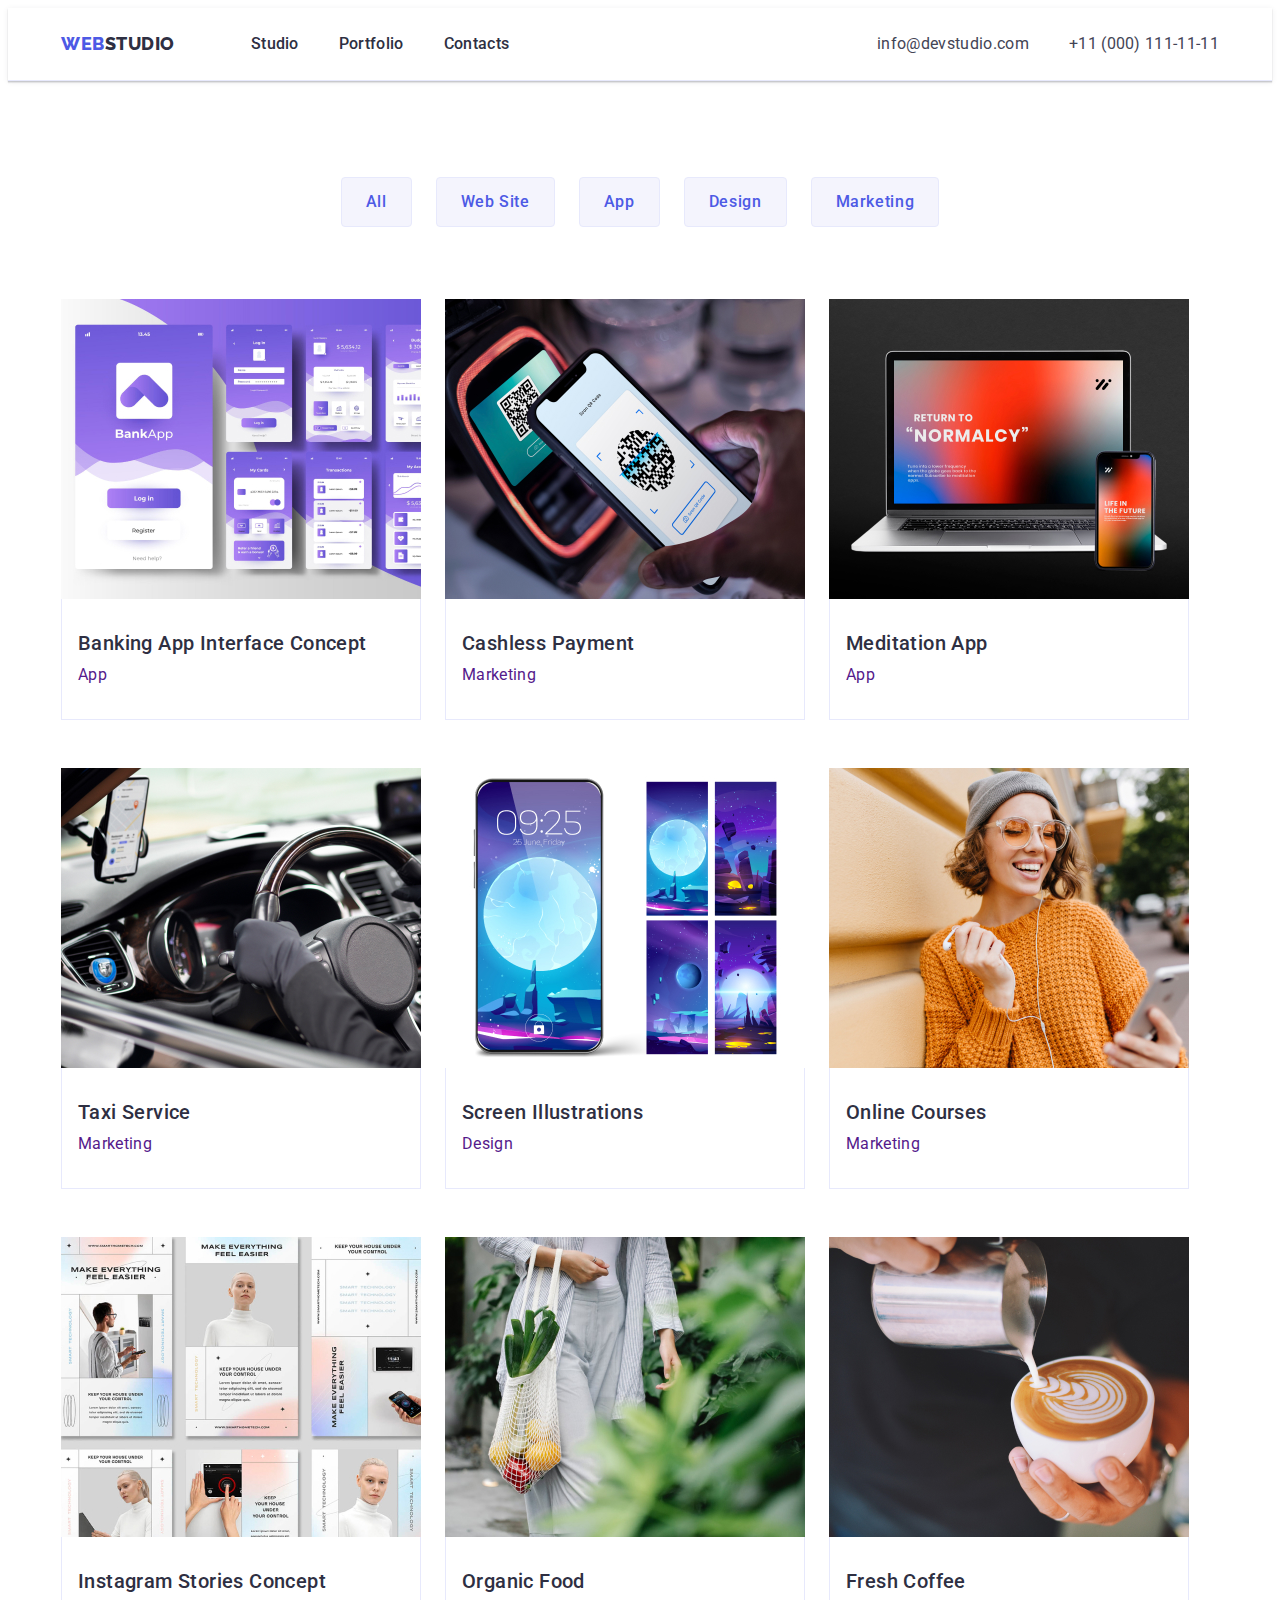
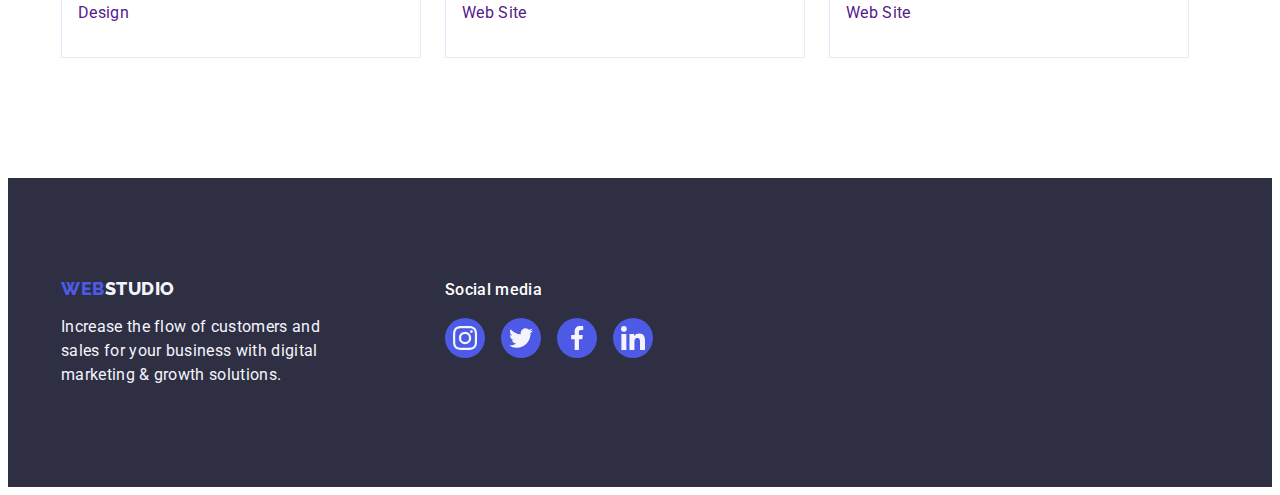
==== portfolio.html @ 964c45a3 "Initial commit" ====
<!DOCTYPE html>
<html lang="en">
<head>
    <meta charset="UTF-8">
    <meta http-equiv="X-UA-Compatible" content="IE=edge">
    <meta name="viewport" content="width=device-width, initial-scale=1.0">
    <title>Portfolio</title>
    <link rel="preconnect" href="https://fonts.googleapis.com">
    <link rel="preconnect" href="https://fonts.gstatic.com" crossorigin>
    <link href="https://fonts.googleapis.com/css2?family=Raleway:wght@800&family=Roboto:wght@400;500;700&display=swap"
        rel="stylesheet">
    <link rel="stylesheet" href="https://cdnjs.cloudflare.com/ajax/libs/modern-normalize/2.0.0/modern-normalize.min.css" integrity="sha512-4xo8blKMVCiXpTaLzQSLSw3KFOVPWhm/TRtuPVc4WG6kUgjH6J03IBuG7JZPkcWMxJ5huwaBpOpnwYElP/m6wg==" crossorigin="anonymous" referrerpolicy="no-referrer" />
    <link rel="stylesheet" href="./css/styles.css">
</head>
<body>
  
      <!-- =====HEADER===== -->
      <header class="page-header">
        <div class="container header-container">
            <nav class="menu list">
                <a class="logo link" href="./portfolio.html">WEB<span class="dark-logo">Studio</span></a>
        <ul class="nav-list list">
            <li class="menu-item"><a class="menu-link link" href="./index.html">Studio</a></li>
            <li class="menu-item"><a class="menu-link link" href="./portfolio.html">Portfolio</a></li>
            <li class="menu-item"><a class="menu-link link" href="">Contacts</a></li>
        </ul>
        </nav>
        
        <address class="contact">
            <ul class="contact-list list">
                <li>
                    <a class="contact-info  contact-mail link" href="mailto:info@devstudio.com">info@devstudio.com</a>
                </li>
                <li>
                    <a class="contact-info  contact-phone link" href="tel:+110001111111">+11 (000) 111-11-11</a>
                </li>
            </ul>
        </address>
        </div>
</header>
 <!-- =====/HEADER===== -->

 <!-- ========MAIN-PORTFOLIO======== -->

<main>
<section class="main-portfolio">
    <div class="container">
    <h1 class="hide-title">Our products</h1> <!-- hide later in CSS -->
<ul class="button-list list">
    <li class="button-list-item">
        <button class="button-item button" type="button">All</button>
    </li>
    <li class="button-list-item">
        <button class="button-item button" type="button">Web Site</button>
    </li>
    <li class="button-list-item">
        <button class="button-item button" type="button">App</button>
    </li>
    <li class="button-list-item">
        <button class="button-item button" type="button">Design</button>
    </li>
    <li class="button-list-item">

        <button class="button-item button" type="button">Marketing</button>
    </li>
</ul>

<ul class="works-list list">
    <li class="works-item">
        <a class="works-list-link link" href="">
        <img class="works-list-img" src="./images/portfolio/BankApp.jpg" alt="Banking App" width="360">
       <div class="works-card-border">
        <h2 class="works-list-title ">Banking App Interface Concept</h2>
        <p class="works-list-text">App</p>
    </div> </a>
    </li>
    <li class="works-item">
        <a class="works-list-link link" href="">
        <img class="works-list-img" src="./images/portfolio/MarketingPay.jpg" alt="Payment by phone" width="360">
        <div class="works-card-border">
        <h2 class="works-list-title">Cashless Payment</h2>
        <p class="works-list-text">Marketing</p>
        </div> </a>
    </li>
    <li class="works-item">
        <a class="works-list-link link" href=""> 
        <img class="works-list-img" src="./images/portfolio/MeditationApp.jpg" alt="Laptop&Phone" width="360">
        <div class="works-card-border">
        <h2 class="works-list-title">Meditation App</h2>
        <p class="works-list-text">App</p>
        </div></a>
    </li>
    <li class="works-item">
        <a class="works-list-link link" href=""> 
        <img class="works-list-img" src="./images/portfolio/MarketingTaxi.jpg" alt="Driving by car" width="360">
        <div class="works-card-border">
            <h2 class="works-list-title">Taxi Service</h2>
        <p class="works-list-text">Marketing</p>
        </div></a>
    </li>
    <li class="works-item">
         <a class="works-list-link link" href="">
        <img class="works-list-img" src="./images/portfolio/PhoneDesign.jpg" alt="Phone design" width="360">
        <div class="works-card-border">
        <h2 class="works-list-title">Screen Illustrations</h2>
        <p class="works-list-text">Design</p>
        </div> </a>
    </li>
    <li class="works-item">
      
      <a class="works-list-link link" href="">  <img class="works-list-img" src="./images/portfolio/MarketingOnline.jpg" alt="Happy girl with her phone" width="360"> 
        <div class="works-card-border">
        <h2 class="works-list-title">Online Courses</h2>
        <p class="works-list-text">Marketing</p>
        </div></a>
    </li>
    <li class="works-item">
         <a class="works-list-link link" href=""> 
        <img class="works-list-img" src="./images/portfolio/DesignInst.jpg" alt="Instagram page" width="360">
        <div class="works-card-border">
        <h2 class="works-list-title">Instagram Stories Concept</h2>
        <p class="works-list-text">Design</p>
        </div></a>
    </li>
    <li class="works-item">
      
       <a class="works-list-link link" href="">  <img class="works-list-img" src="./images/portfolio/GreenWebSite.jpg" alt="A lot of vegetables in the bag" width="360">
        <div class="works-card-border">
        <h2 class="works-list-title">Organic Food</h2>
        <p class="works-list-text">Web Site</p>
        </div> </a>
    </li>
    <li class="works-item">
        <a class="works-list-link link" href=""> 
        <img class="works-list-img" src="./images/portfolio/WebCoffie.jpg" alt="Some coffie in the cup" width="360">
        <div class="works-card-border">
        <h2 class="works-list-title">Fresh Coffee</h2>
        <p class="works-list-text">Web Site</p>
        </div></a>
    </li>
</ul>
    </div>
</section>
</main>

 <!-- ========/MAIN======== -->



<!-- ======FOOTER======= -->

<footer class="footer page-footer">
    <div class="container footer-container">
        <div class="footer-logo">
        <a class="logo-footer logo link" href="./index.html">WEB<span class="white-logo">Studio</span></a>

        <p class="footer-text">
            Increase the flow of customers and sales for your
            business with digital marketing & growth solutions.
        </p>
    </div>
    <div class="footer-media">
        <p class="footer-media-text">Social media</p>
        <ul class="social-list-footer list">
            <li class="socials-item">
                <a href="https://instagram.com" target="_blank" rel="no referrer noopener" class="social-link-footer social-link" aria-label="instagram icon">
                    <svg class="social-icons-footer" width="24" height="24">
                        <use href="./images/icons.svg#icon-instagram-2"></use>
                    </svg>
                </a></li>
            <li class="socials-item">
                <a href="https://twitter.com" target="_blank" rel="no referrer noopener" class="social-link-footer social-link" aria-label="twitter icon">
                 <svg class="social-icons-footer" width="24" height="24">
                    <use href="./images/icons.svg#icon-twitter-1"></use>
                 </svg>
                </a></li>
            <li class="socials-item">
                <a href="https://facebook.com" target="_blank" rel="no referrer noopener" class="social-link-footer social-link" aria-label="facebook icon">
           <svg class="social-icons-footer" width="24" height="24">
            <use href="./images/icons.svg#icon-facebook-1"></use>
           </svg>
                </a></li>
            <li class="socials-item">
                <a href="https://linkedin.com" target="_blank" rel="no referrer noopener" class="social-link-footer social-link" aria-label="linfedin icon">
         <svg class="social-icons-footer" width="24" height="24">
            <use href="./images/icons.svg#icon-linkedin-1"></use>
         </svg>
                </a></li>
        </ul>
    </div>
</div>
</footer>
<!-- ======/FOOTER======= -->

</body>
</html>
---- css/styles.css ----
:root {
    --title-text-color:#2E2F42;
    --usual-text-color:#434455;
    --white-text-color:#F4F4FD;

    --title-white-color: #FFFFFF;

    --accent-color:#4D5AE5;

    --primary-bcg-color:#FFFFFF;
    --secondary-bcg-color: #E5E5E5;
    --dark-bcg-color:#2E2F42 ;

    --border-color: #E7E9FC;

    /* --main-gradient: linear-gradient(rgba(46, 47, 66, 0.70), rgba(46, 47, 66, 0.70)); */
    --icons-bc-color: #4D5AE5;
    --customers-icons: #8E8F99;

    --focus-color-section: #404BBF;
    --focus-color-footer: #31D0AA;
    --focus-color-customers: #404BBF;

}

/* ========STANDARTS======== */

h1, h2, h3, h4, p {
    margin-top: 0;
    margin-bottom: 0;
}

ul, ol {
      margin-top: 0;
    margin-bottom: 0;
    padding-left: 0;
}

button {
    cursor: pointer;
}

img {
    display: block;
}

.list {
    list-style: none;
}

.link {
    text-decoration: none;
}

body {
    background-color: var(--primary-bcg-color);
    color: var(--usual-text-color);
    font-family: Roboto, sans-serif;
    font-style: normal;
}

/* ========/STANDARTS======== */


/* ========ELEMENTS======== */

.section {
    padding-top: 120px;
    padding-bottom: 120px;
}

.container {
    max-width: 1158px;
    margin: 0 auto;
    padding: 0 15px;
    
}

.button {
    display: flex;
    justify-content: center;
    align-items: center;
    font-size: 16px;
    font-weight: 500;
    border-radius: 4px
}

.hide-title {
    position: absolute;
    width: 1px;
    height: 1px;
    margin: -1px;
    border: 0;
    padding: 0;
    white-space: nowrap;
    clip-path: inset(100%);
    clip: rect(0 0 0 0);
    overflow: hidden;
}


/* ========== SOCIALS ========== */

.social-link {
    display: flex;
    justify-content: center;
    align-items: center;
    width: 40px;
    height: 40px;

    color: var(--white-text-color);
    background-color: var(--icons-bc-color);
    border-radius: 50%;
}


.social-list {
    display: flex;
    justify-content: center;
    gap: 24px;
}

.social-list-footer {
    display: flex;
    justify-content: center;
    gap: 16px;
}


.social-icons-section {
fill: currentColor;
}

.social-icons-footer {
    fill: currentColor;
}

.social-link-section:hover,
.social-link-section:focus {
    background-color: var(--focus-color-section);
}


.social-link-footer:hover,
.social-link-footer:focus {
    background-color: var(--focus-color-footer);
}
/* ========== /SOCIALS ========== */




/* ========/ELEMENTS======== */



/* ========HEADER======== */

.page-header {
    border-bottom: 1px solid #e7e9fc;
    box-shadow: 0px 2px 1px rgba(46, 47, 66, 0.08), 0px 1px 1px rgba(46, 47, 66, 0.16), 0px 1px 6px rgba(46, 47, 66, 0.08); 
}

.header-container {
    display: flex;;
    align-items: center;
    justify-content: space-between;
    
}

.logo {
    font-family: Raleway, sans-serif;
    font-weight: 800;
    font-size: 18px;
    line-height: 1.17;
    letter-spacing: 0.03em;
    text-transform: uppercase;
    color: #4D5AE5;
    margin-right: 76px;
}



.menu {
    display: flex;
    margin-right: 76px;
     align-items: center; 
}

.nav-list {
    display: flex;
    gap: 40px;
  
}

.contact-list {
    display: flex;
    gap: 40px;
   

}


.dark-logo {
    color: #2e2f42 ;
}

.logo:hover,
.logo:focus {
    color: #404bbf;
}

.actual-page {
    color: #2e2f42;
} 

.menu-link {
display: flex;
font-weight: 500;
font-size: 16px;
line-height: 24px;
letter-spacing: 0.02em;
color: #2E2F42;
padding: 24px 0;
}

.menu-link:hover,
.menu-link:focus {
    color: #404bbf;
}


.contact-info {
font-style: normal;
font-weight: 400;
font-size: 16px;
line-height: 24px;
letter-spacing: 0.02em;
color: var(--usual-text-color);
}


.contact-info:hover,
.contact-info:focus {
    color: #404bbf;
}




/* ========/HEADER======== */

/* ========MAIN-PORTFOLIO======== */

.main-portfolio {
    padding: 96px 0 120px 0;
}

.button-list {
        display: flex;
        gap: 24px;
        justify-content: center; 
        margin-bottom: 72px;  
}



.button-item {
    font-family: "Roboto", sans-serif;
    font-weight: 500;
    font-size: 16px;
    line-height: 24px;
    text-align: center;
    letter-spacing: 0.04em;
    color: var(--accent-color);
    background-color:#F4F4FD;
    
    padding: 12px 24px;
    border: 1px solid var(--border-color);

}
    


.button-item:hover,
.button-item:focus {
    background-color: #404BBF;
    color: #FFFFFF;
    border: 1px solid transparent;
    box-shadow: 0px 3px 1px rgba(0, 0, 0, 0.1), 0px 2px 1px rgba(0, 0, 0, 0.08), 0px 2px 2px rgba(0, 0, 0, 0.12);
}




.works-list {
    display: flex;
    flex-wrap: wrap;
   }


   .works-list-link:hover,
   .works-list-link:focus {
   box-shadow: 0px 1px 6px rgba(46, 47, 66, 0.08), 0px 1px 1px rgba(46, 47, 66, 0.16), 0px 2px 1px rgba(46, 47, 66, 0.08);
}

.works-item{
    display: flex;
    flex-direction: column;
}

.works-item:not(:nth-child(3n)) {
    margin-right: 24px;
}

.works-item:not(:nth-last-child(-n +3)) {
    margin-bottom: 48px;
} 



.works-card-border {
     padding: 32px 16px;
    border: 1px solid #e7e9fc; 
     border-top: none;
    background-color: var(--primary-bcg-color);
    padding-left: 16px;
    padding-right: 16px;
}


.works-list-title {
font-weight: 500;
font-size: 20px;
line-height: 24px;
letter-spacing: 0.02em;
color: var(--title-text-color);
margin-bottom: 8px;
}

.works-list-text {
font-weight: 400;
font-size: 16px;
line-height: 24px;
letter-spacing: 0.02em;
}

/* ========/MAIN-PORTFOLIO======== */


/* ========STUDIO-HERO======== */



.hero {
    background-color: var(--dark-bcg-color);
    padding: 188px 0;
    max-width: 1440px;
    margin: 0 auto;
    background-image: linear-gradient(rgba(46, 47, 66, 0.7), rgba(46, 47, 66, 0.7)), 
    url(../images/img-name.jpg);
    background-repeat: no-repeat;
    background-position: center;
    background-size: cover;

}

.hero-title {
max-width: 496px;
font-weight: 700;
font-size: 56px;
line-height: 1.07;
text-align: center;
letter-spacing: 0.02em;
color: var(--title-white-color);
display: flex;
width: 496px;
flex-direction: column;
margin-left: auto;
margin-right: auto;
margin-bottom: 48px;

}

.hero-button {
    color: #FFFFFF;
    background: var(--accent-color);
    padding-top: 16px;
    padding-bottom: 16px;
    padding-left: 32px;
    padding-right: 32px;
    border: 0px;
    border-radius: 4px;
    box-shadow: 0px 4px 4px 0px rgba(0, 0, 0, 0.15);


    display: block;
    min-width: 169px;
    height: 56px;
    margin-left: auto;
    margin-right: auto;
}

.hero-button:hover,
.hero-button:focus {
    background-color: #404BBF; 
}

/* ========/STUDIO-HERO======== */

/* ========SECTION-MARKETING======== */


.marketing-title {
font-weight: 500;
font-size: 20px;
line-height: 24px;
letter-spacing: 0.02em;
color: var(--title-text-color);
margin-bottom: 8px;
}

.marketing-text {
font-weight: 400;
font-size: 16px;
line-height: 24px;
letter-spacing: 0.02em;
}

.marketing-list {
display: flex;
gap: 24px;
}


.marketing-item {
    width: calc((100% - 72px) / 4);

}

.marketing-card {
    width: 264px;
    height: 112px;
    flex-shrink: 0;

    margin-bottom: 8px;
    border-radius: 4px;
    background: var(--white-text-color);

    display: flex;
    align-items: center;
    justify-content: center;
  
}


/* ========/SECTION-MARKETING======== */

/* ========SECTION-OUR-PRODUCTS======== */

.section-marketing {
    padding-bottom: 120px;
}

.products-title {
font-weight: 700;
font-size: 36px;
line-height: 1.11;
text-align: center;
letter-spacing: 0.02em;
text-transform: capitalize;
color: var(--title-text-color);
margin-bottom: 72px;
}


.products-list {
display: flex;
gap: 24px;
}


/* ========/SECTION-OUR-PRODUCTS======== */

/* ========SECTION-OUR-TEAM======== */

.team {
    background-color: #F4F4FD;
}

.team-main-title {
    font-weight: 700;
    font-size: 36px;
    line-height: 1.11;
    text-align: center;
    letter-spacing: 0.02em;
    text-transform: capitalize;
    color: var(--title-text-color);
    margin-bottom: 72px;
}

.team-item {
    background-color: #FFFFFF;
    border-radius: 0px 0px 4px 4px; 
    box-shadow: 0px 1px 6px rgba(46, 47, 66, 0.08), 0px 1px 1px rgba(46, 47, 66, 0.16), 0px 2px 1px rgba(46, 47, 66, 0.08); 
}

.team-item-title {
    font-weight: 500;
    font-size: 20px;
    line-height: 1.2;
    text-align: center;
    letter-spacing: 0.02em;
    text-transform: capitalize;
    color: var(--title-text-color);
     margin-bottom: 8px;
    
}

.team-item-text {
    font-weight: 400;
    font-size: 16px;
    line-height: 24px;
    text-align: center;
    letter-spacing: 0.02em;
    margin-bottom: 8px;

}

.team-list {
    display: flex;
    flex-wrap: wrap;
    gap: 24px;
}

.team-card-border {
   padding: 32px 16px;
    
}


/* ========/SECTION-OUR-TEAM======== */

/* ======== CUSTOMERS ========  */

.customers-title {
    color: var(--title-text-color);
    text-align: center;
    font-size: 36px;
    font-weight: 700;
    line-height: 40px;
    letter-spacing: 0.72px;
    text-transform: capitalize;
    margin-bottom: 72px;
    line-height: 1.11;
}




.customers-link {
    display: flex;
    justify-content: center;
    align-items: center;
    width: 168px;
    height: 88px;
    flex-shrink: 0;

    color: var(--customers-icons);
    border: 1px solid var(--customers-icons); 
    border-radius: 4px;

}

.customers-list {
    display: flex;
    justify-content: center;
    gap: 24px;
}

.customers-icons {
fill: currentColor;
}


.customers-link:hover,
.customers-link:focus {
    color: var(--focus-color-customers);
    border:  1px solid var(--focus-color-customers);
}



/* ======== /CUSTOMERS ========  */



/* ========FOOTER======== */

.footer {
    background-color: #2e2f42;
     padding: 100px 0;
     
}

.footer-container {
    display: flex;
    align-items: baseline;
}

.footer-text {
font-weight: 400;
font-size: 16px;
line-height: 1.5;
letter-spacing: 0.02em;
color: #F4F4FD;
}

.footer-logo {
    margin-right: 120px;
}

.logo-footer {
    display: inline-block;
    margin-bottom: 16px;
}


.white-logo {
    color: #f4f4fd;
    display: inline-block;
}


.footer-text {
    max-width: 264px;
}


.footer-media-text {
color: var(--title-white-color);
font-size: 16px;
font-weight: 500;
line-height: 24px;
letter-spacing: 0.32px;
margin-bottom: 16px;
}

/* ========/FOOTER======== */
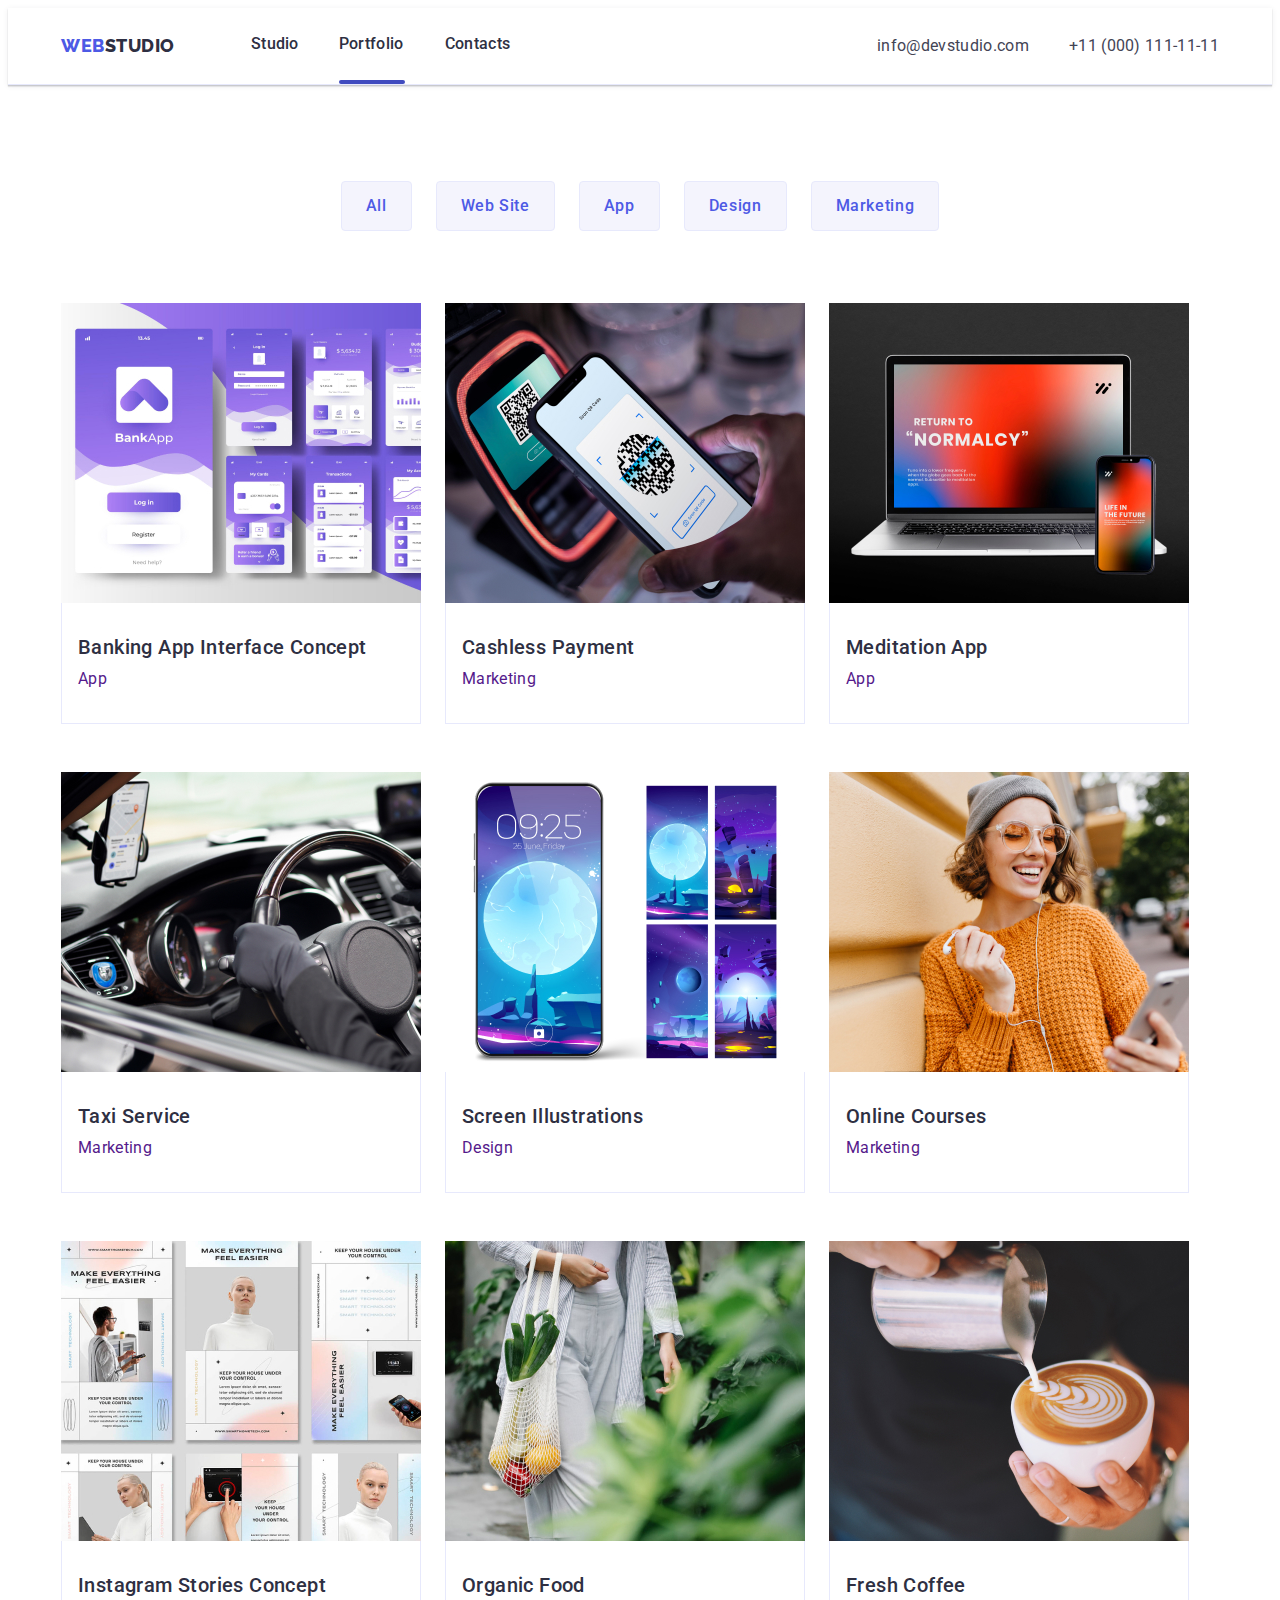
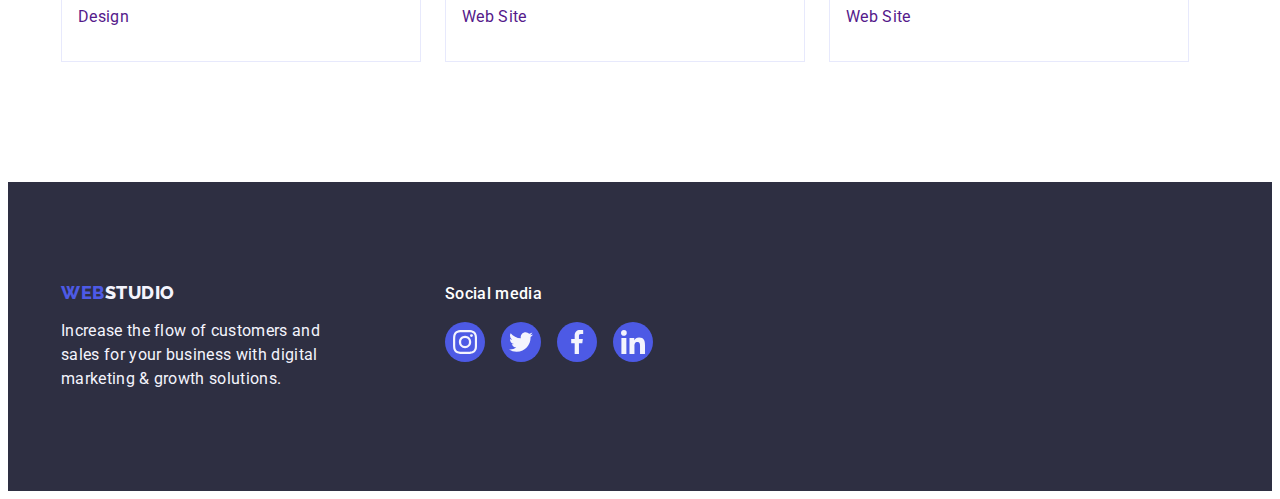
==== commit 19ef96c6: "hw-5" ====
--- a/portfolio.html
+++ b/portfolio.html
@@ -21,7 +21,7 @@
                 <a class="logo link" href="./portfolio.html">WEB<span class="dark-logo">Studio</span></a>
         <ul class="nav-list list">
             <li class="menu-item"><a class="menu-link link" href="./index.html">Studio</a></li>
-            <li class="menu-item"><a class="menu-link link" href="./portfolio.html">Portfolio</a></li>
+            <li class="menu-item actual-pseudo-portfolio"><a class="menu-link link" href="./portfolio.html">Portfolio</a></li>
             <li class="menu-item"><a class="menu-link link" href="">Contacts</a></li>
         </ul>
         </nav>
@@ -67,56 +67,90 @@
 
 <ul class="works-list list">
     <li class="works-item">
+        <div class="works-item-box">
         <a class="works-list-link link" href="">
         <img class="works-list-img" src="./images/portfolio/BankApp.jpg" alt="Banking App" width="360">
+        <div class="overlay">
+            <p class="overlay-text">14 Stylish and User-Friendly App Design Concepts · Task Manager App · Calorie Tracker App · Exotic Fruit Ecommerce App · Cloud Storage App</p>
+        </div>
+    </div>
        <div class="works-card-border">
         <h2 class="works-list-title ">Banking App Interface Concept</h2>
         <p class="works-list-text">App</p>
     </div> </a>
     </li>
     <li class="works-item">
+        <div class="works-item-box">
         <a class="works-list-link link" href="">
         <img class="works-list-img" src="./images/portfolio/MarketingPay.jpg" alt="Payment by phone" width="360">
+        <div class="overlay">
+            <p class="overlay-text">14 Stylish and User-Friendly App Design Concepts · Task Manager App · Calorie Tracker App · Exotic Fruit Ecommerce App · Cloud Storage App</p>
+        </div>
+    </div>
         <div class="works-card-border">
         <h2 class="works-list-title">Cashless Payment</h2>
         <p class="works-list-text">Marketing</p>
         </div> </a>
     </li>
     <li class="works-item">
+        <div class="works-item-box">
         <a class="works-list-link link" href=""> 
         <img class="works-list-img" src="./images/portfolio/MeditationApp.jpg" alt="Laptop&Phone" width="360">
+        <div class="overlay">
+            <p class="overlay-text">14 Stylish and User-Friendly App Design Concepts · Task Manager App · Calorie Tracker App · Exotic Fruit Ecommerce App · Cloud Storage App</p>
+        </div>
+    </div>
         <div class="works-card-border">
         <h2 class="works-list-title">Meditation App</h2>
         <p class="works-list-text">App</p>
         </div></a>
     </li>
     <li class="works-item">
+        <div class="works-item-box">
         <a class="works-list-link link" href=""> 
         <img class="works-list-img" src="./images/portfolio/MarketingTaxi.jpg" alt="Driving by car" width="360">
+        <div class="overlay">
+            <p class="overlay-text">14 Stylish and User-Friendly App Design Concepts · Task Manager App · Calorie Tracker App · Exotic Fruit Ecommerce App · Cloud Storage App</p>
+        </div>
+    </div>
         <div class="works-card-border">
             <h2 class="works-list-title">Taxi Service</h2>
         <p class="works-list-text">Marketing</p>
         </div></a>
     </li>
     <li class="works-item">
+        <div class="works-item-box">
          <a class="works-list-link link" href="">
         <img class="works-list-img" src="./images/portfolio/PhoneDesign.jpg" alt="Phone design" width="360">
+        <div class="overlay">
+            <p class="overlay-text">14 Stylish and User-Friendly App Design Concepts · Task Manager App · Calorie Tracker App · Exotic Fruit Ecommerce App · Cloud Storage App</p>
+        </div>
+    </div>
         <div class="works-card-border">
         <h2 class="works-list-title">Screen Illustrations</h2>
         <p class="works-list-text">Design</p>
         </div> </a>
     </li>
     <li class="works-item">
-      
+        <div class="works-item-box">
       <a class="works-list-link link" href="">  <img class="works-list-img" src="./images/portfolio/MarketingOnline.jpg" alt="Happy girl with her phone" width="360"> 
+        <div class="overlay">
+            <p class="overlay-text">14 Stylish and User-Friendly App Design Concepts · Task Manager App · Calorie Tracker App · Exotic Fruit Ecommerce App · Cloud Storage App</p>
+        </div>
+    </div>
         <div class="works-card-border">
         <h2 class="works-list-title">Online Courses</h2>
         <p class="works-list-text">Marketing</p>
         </div></a>
     </li>
     <li class="works-item">
+        <div class="works-item-box">
          <a class="works-list-link link" href=""> 
         <img class="works-list-img" src="./images/portfolio/DesignInst.jpg" alt="Instagram page" width="360">
+        <div class="overlay">
+            <p class="overlay-text">14 Stylish and User-Friendly App Design Concepts · Task Manager App · Calorie Tracker App · Exotic Fruit Ecommerce App · Cloud Storage App</p>
+        </div>
+    </div>
         <div class="works-card-border">
         <h2 class="works-list-title">Instagram Stories Concept</h2>
         <p class="works-list-text">Design</p>
@@ -124,15 +158,25 @@
     </li>
     <li class="works-item">
       
+        <div class="works-item-box">
        <a class="works-list-link link" href="">  <img class="works-list-img" src="./images/portfolio/GreenWebSite.jpg" alt="A lot of vegetables in the bag" width="360">
+        <div class="overlay">
+            <p class="overlay-text">14 Stylish and User-Friendly App Design Concepts · Task Manager App · Calorie Tracker App · Exotic Fruit Ecommerce App · Cloud Storage App</p>
+        </div>
+    </div>
         <div class="works-card-border">
         <h2 class="works-list-title">Organic Food</h2>
         <p class="works-list-text">Web Site</p>
         </div> </a>
     </li>
     <li class="works-item">
+        <div class="works-item-box">
         <a class="works-list-link link" href=""> 
         <img class="works-list-img" src="./images/portfolio/WebCoffie.jpg" alt="Some coffie in the cup" width="360">
+        <div class="overlay">
+            <p class="overlay-text">14 Stylish and User-Friendly App Design Concepts · Task Manager App · Calorie Tracker App · Exotic Fruit Ecommerce App · Cloud Storage App</p>
+        </div>
+    </div>
         <div class="works-card-border">
         <h2 class="works-list-title">Fresh Coffee</h2>
         <p class="works-list-text">Web Site</p>
@@ -191,6 +235,6 @@
 </div>
 </footer>
 <!-- ======/FOOTER======= -->
-
+<script src="./js/modal.js"></script>
 </body>
 </html>--- a/css/styles.css
+++ b/css/styles.css
@@ -1,3 +1,4 @@
+
 :root {
     --title-text-color:#2E2F42;
     --usual-text-color:#434455;
@@ -21,6 +22,8 @@
     --focus-color-footer: #31D0AA;
     --focus-color-customers: #404BBF;
 
+    --anim: 250ms cubic-bezier(0.4, 0, 0.2, 1);
+    
 }
 
 /* ========STANDARTS======== */
@@ -50,6 +53,7 @@
 
 .link {
     text-decoration: none;
+   
 }
 
 body {
@@ -111,6 +115,8 @@
     color: var(--white-text-color);
     background-color: var(--icons-bc-color);
     border-radius: 50%;
+
+   transition: var(--anim);
 }
 
 
@@ -134,6 +140,7 @@
 .social-icons-footer {
     fill: currentColor;
 }
+
 
 .social-link-section:hover,
 .social-link-section:focus {
@@ -177,6 +184,8 @@
     text-transform: uppercase;
     color: #4D5AE5;
     margin-right: 76px;
+
+    transition: var(--anim);
 }
 
 
@@ -222,6 +231,8 @@
 letter-spacing: 0.02em;
 color: #2E2F42;
 padding: 24px 0;
+
+transition: var(--anim);
 }
 
 .menu-link:hover,
@@ -237,6 +248,8 @@
 line-height: 24px;
 letter-spacing: 0.02em;
 color: var(--usual-text-color);
+
+transition: var(--anim);
 }
 
 
@@ -246,6 +259,41 @@
 }
 
 
+.actual-pseudo-studio::after {
+    content: '';
+    border-radius: 2px;
+    background-color: var(--focus-color-customers);
+
+    width: 48px;
+    height: 4px;
+    flex-shrink: 0;
+
+    display: block;
+}
+
+.actual-pseudo-portfolio::after {
+    content: '';
+    border-radius: 2px;
+    background-color: var(--focus-color-customers);
+
+    width: 66px;
+    height: 4px;
+    flex-shrink: 0;
+
+    display: block;
+}
+
+.actual-pseudo-contact::after {
+    content: '';
+    border-radius: 2px;
+    background-color: var(--focus-color-customers);
+
+    width: 67px;
+    height: 4px;
+    flex-shrink: 0;
+
+    display: block;
+}
 
 
 /* ========/HEADER======== */
@@ -278,6 +326,8 @@
     padding: 12px 24px;
     border: 1px solid var(--border-color);
 
+    transition: color var(--anim), background-color var(--anim);
+
 }
     
 
@@ -296,8 +346,12 @@
 .works-list {
     display: flex;
     flex-wrap: wrap;
+    
    }
 
+.works-list-link {
+    transition: var(--anim);
+}
 
    .works-list-link:hover,
    .works-list-link:focus {
@@ -317,6 +371,48 @@
     margin-bottom: 48px;
 } 
 
+.works-item-box {
+    position: relative;
+    overflow: hidden;
+}
+
+.overlay {
+    transform: translateY(100%);
+
+    position: absolute;
+    top: 0;
+    left: 0;
+
+    width: 100%;
+    height: 100%;
+    padding: 40px 32px 164px;
+
+    display: flex;
+    align-items: center;
+    justify-content: center;
+   
+
+    background-color: var(--accent-color);
+
+    transition: transform var(--anim);
+}
+
+.overlay-text {
+    font-size: 16px;
+    font-weight: 400;
+    line-height: 24px;
+    letter-spacing: 0.32px;
+    color: var(--white-text-color);
+
+}
+
+.works-item:hover .overlay {
+    transform: translateY(0%);
+}
+
+.works-item:focus .overlay {
+    transform: translateY(0%);
+}
 
 
 .works-card-border {
@@ -399,12 +495,73 @@
     height: 56px;
     margin-left: auto;
     margin-right: auto;
+
+    transition: var(--anim), background-color var(--anim);
 }
 
 .hero-button:hover,
 .hero-button:focus {
     background-color: #404BBF; 
 }
+
+.backdrop {
+    position: fixed;
+    top: 0;
+    left: 0;
+    width: 100%;
+    height: 100%;
+
+    background:  rgba(46, 47, 66, 0.40);
+
+    z-index: 10;
+
+    transition: var(--anim), visibility var(--anim);
+}
+.modal {
+    width: 408px;
+    height: 584px;
+
+    border-radius: 4px;
+    background-color: #FCFCFC;
+    box-shadow: 0px 2px 1px 0px rgba(0, 0, 0, 0.20), 0px 1px 3px 0px rgba(0, 0, 0, 0.12), 0px 1px 1px 0px rgba(0, 0, 0, 0.14);
+
+    position: absolute;
+    top: 50%;
+    left: 50%;
+    transform: translate(-50%, -50%);
+}
+.modal-btn {
+    position: absolute;
+    top: 24px;
+    left: 360px;
+
+    background-color: transparent;
+    border: none;
+
+    width: 24px;
+    height: 24px;
+    border-radius: 24px;
+    border: 1px solid rgba(0, 0, 0, 0.10);
+    background: #E7E9FC;
+
+    padding: 0;
+
+    display: flex;
+    align-items: center;
+    justify-content: center;
+}
+.modal-icon {
+    
+    fill: #2E2F42;
+  
+}
+
+.backdrop.is-hidden {
+    opacity: 0;
+    pointer-events: none;
+    visibility: hidden;
+}
+
 
 /* ========/STUDIO-HERO======== */
 
@@ -570,6 +727,7 @@
     border: 1px solid var(--customers-icons); 
     border-radius: 4px;
 
+    transition: var(--anim);
 }
 
 .customers-list {
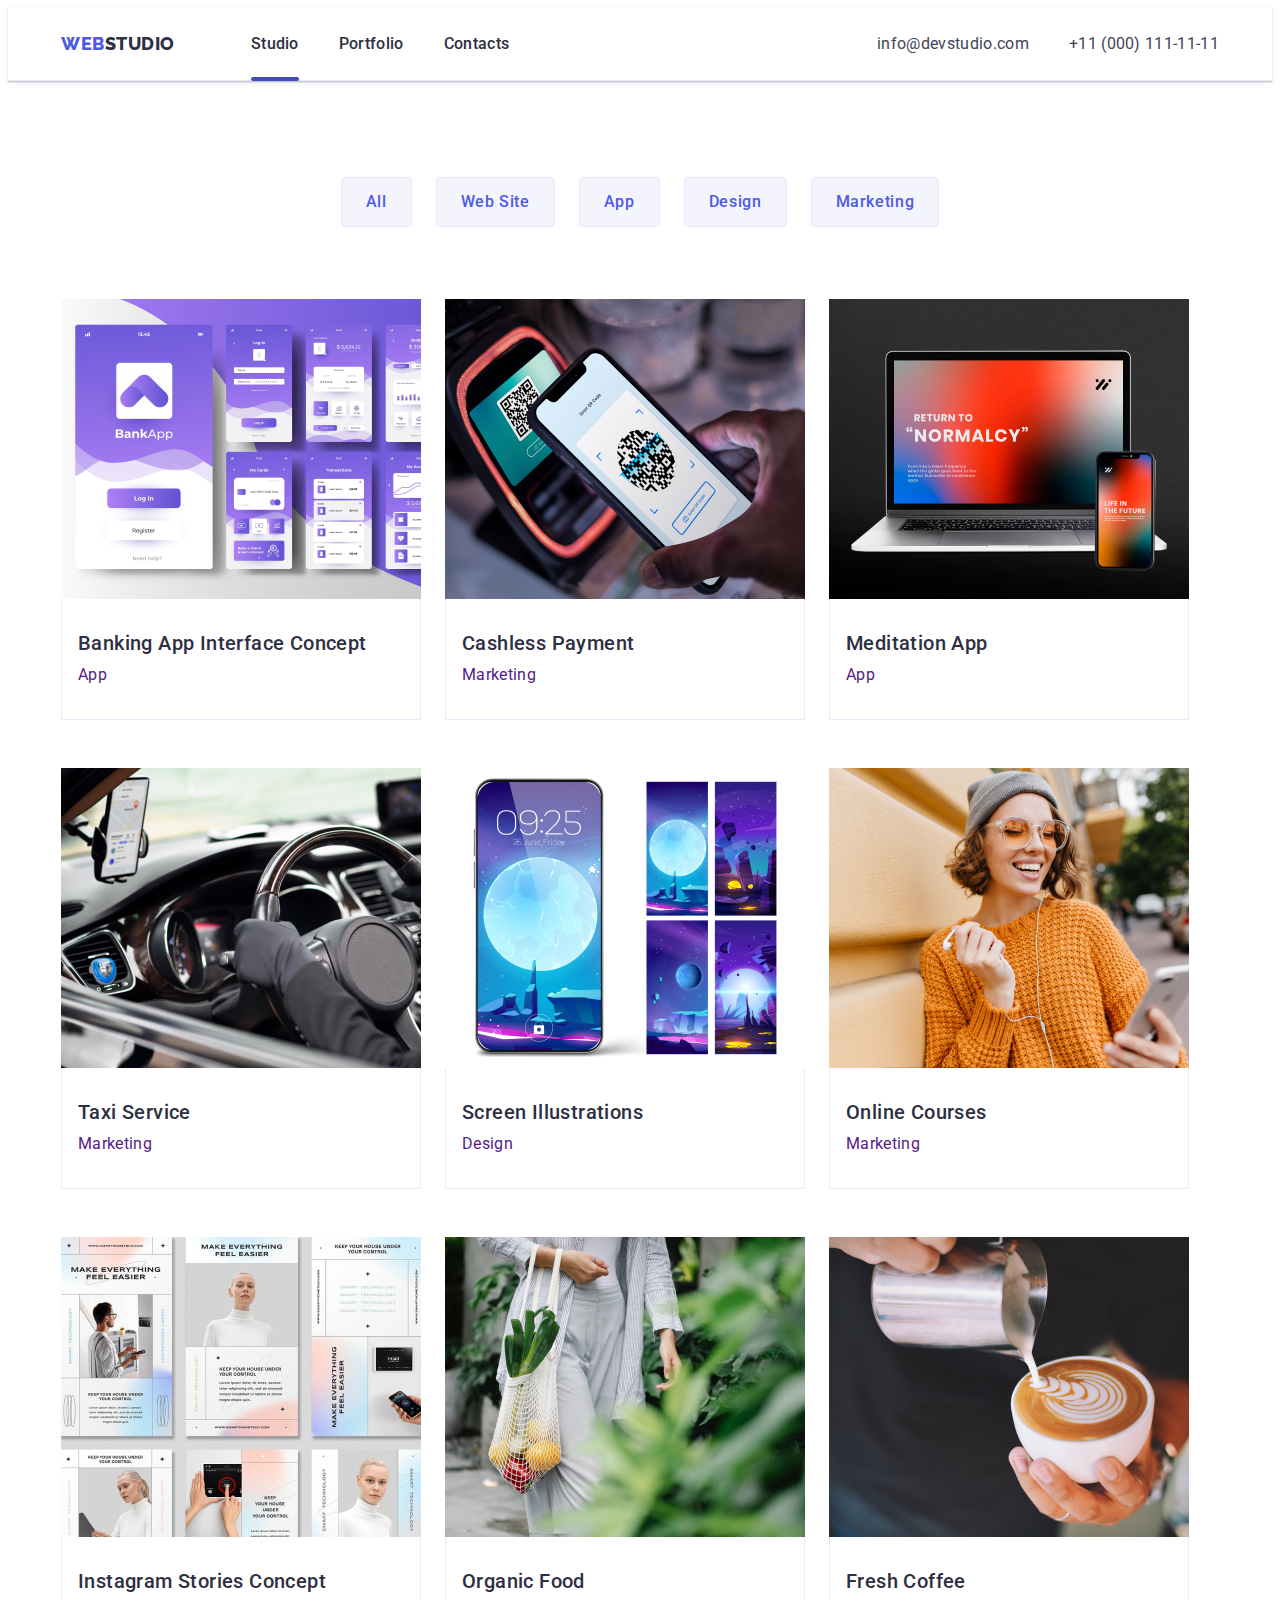
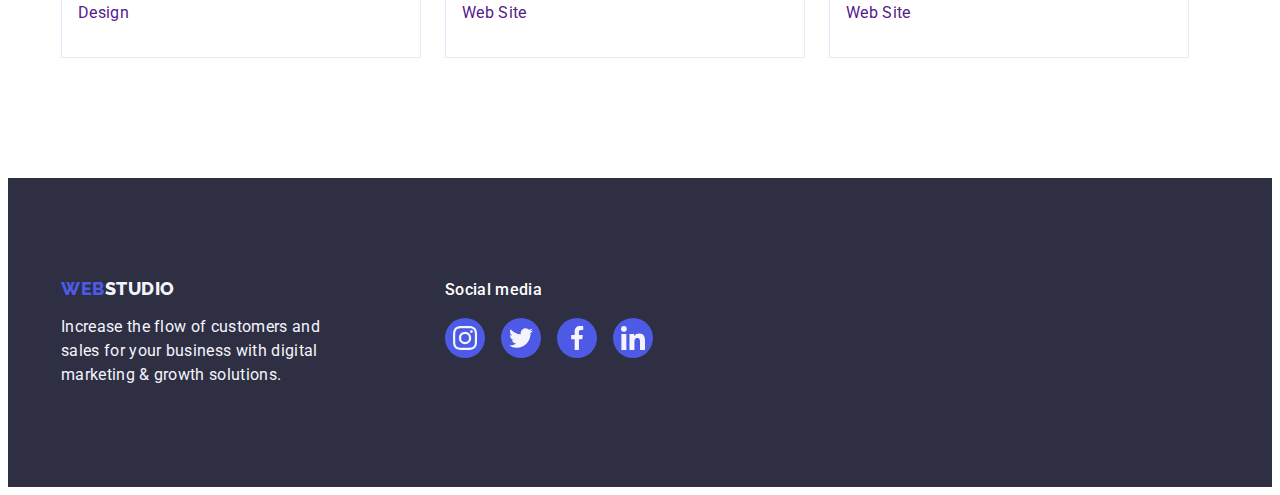
==== commit 2d648719: "u" ====
--- a/portfolio.html
+++ b/portfolio.html
@@ -21,7 +21,7 @@
                 <a class="logo link" href="./portfolio.html">WEB<span class="dark-logo">Studio</span></a>
         <ul class="nav-list list">
             <li class="menu-item"><a class="menu-link link" href="./index.html">Studio</a></li>
-            <li class="menu-item actual-pseudo-portfolio"><a class="menu-link link" href="./portfolio.html">Portfolio</a></li>
+            <li class="menu-item actual-pseudo-page"><a class="menu-link link" href="./portfolio.html">Portfolio</a></li>
             <li class="menu-item"><a class="menu-link link" href="">Contacts</a></li>
         </ul>
         </nav>
@@ -67,8 +67,8 @@
 
 <ul class="works-list list">
     <li class="works-item">
-        <div class="works-item-box">
         <a class="works-list-link link" href="">
+        <div class="works-item-box">
         <img class="works-list-img" src="./images/portfolio/BankApp.jpg" alt="Banking App" width="360">
         <div class="overlay">
             <p class="overlay-text">14 Stylish and User-Friendly App Design Concepts · Task Manager App · Calorie Tracker App · Exotic Fruit Ecommerce App · Cloud Storage App</p>
@@ -80,8 +80,8 @@
     </div> </a>
     </li>
     <li class="works-item">
-        <div class="works-item-box">
         <a class="works-list-link link" href="">
+        <div class="works-item-box">
         <img class="works-list-img" src="./images/portfolio/MarketingPay.jpg" alt="Payment by phone" width="360">
         <div class="overlay">
             <p class="overlay-text">14 Stylish and User-Friendly App Design Concepts · Task Manager App · Calorie Tracker App · Exotic Fruit Ecommerce App · Cloud Storage App</p>
@@ -93,8 +93,8 @@
         </div> </a>
     </li>
     <li class="works-item">
-        <div class="works-item-box">
-        <a class="works-list-link link" href=""> 
+        <a class="works-list-link link" href=""> 
+        <div class="works-item-box">
         <img class="works-list-img" src="./images/portfolio/MeditationApp.jpg" alt="Laptop&Phone" width="360">
         <div class="overlay">
             <p class="overlay-text">14 Stylish and User-Friendly App Design Concepts · Task Manager App · Calorie Tracker App · Exotic Fruit Ecommerce App · Cloud Storage App</p>
@@ -106,8 +106,8 @@
         </div></a>
     </li>
     <li class="works-item">
-        <div class="works-item-box">
-        <a class="works-list-link link" href=""> 
+        <a class="works-list-link link" href=""> 
+        <div class="works-item-box">
         <img class="works-list-img" src="./images/portfolio/MarketingTaxi.jpg" alt="Driving by car" width="360">
         <div class="overlay">
             <p class="overlay-text">14 Stylish and User-Friendly App Design Concepts · Task Manager App · Calorie Tracker App · Exotic Fruit Ecommerce App · Cloud Storage App</p>
@@ -119,8 +119,8 @@
         </div></a>
     </li>
     <li class="works-item">
-        <div class="works-item-box">
-         <a class="works-list-link link" href="">
+        <a class="works-list-link link" href="">
+        <div class="works-item-box">
         <img class="works-list-img" src="./images/portfolio/PhoneDesign.jpg" alt="Phone design" width="360">
         <div class="overlay">
             <p class="overlay-text">14 Stylish and User-Friendly App Design Concepts · Task Manager App · Calorie Tracker App · Exotic Fruit Ecommerce App · Cloud Storage App</p>
@@ -132,8 +132,9 @@
         </div> </a>
     </li>
     <li class="works-item">
-        <div class="works-item-box">
-      <a class="works-list-link link" href="">  <img class="works-list-img" src="./images/portfolio/MarketingOnline.jpg" alt="Happy girl with her phone" width="360"> 
+        <a class="works-list-link link" href=""> 
+        <div class="works-item-box">
+ <img class="works-list-img" src="./images/portfolio/MarketingOnline.jpg" alt="Happy girl with her phone" width="360"> 
         <div class="overlay">
             <p class="overlay-text">14 Stylish and User-Friendly App Design Concepts · Task Manager App · Calorie Tracker App · Exotic Fruit Ecommerce App · Cloud Storage App</p>
         </div>
@@ -144,8 +145,8 @@
         </div></a>
     </li>
     <li class="works-item">
-        <div class="works-item-box">
-         <a class="works-list-link link" href=""> 
+        <a class="works-list-link link" href=""> 
+        <div class="works-item-box">
         <img class="works-list-img" src="./images/portfolio/DesignInst.jpg" alt="Instagram page" width="360">
         <div class="overlay">
             <p class="overlay-text">14 Stylish and User-Friendly App Design Concepts · Task Manager App · Calorie Tracker App · Exotic Fruit Ecommerce App · Cloud Storage App</p>
@@ -157,9 +158,9 @@
         </div></a>
     </li>
     <li class="works-item">
-      
-        <div class="works-item-box">
-       <a class="works-list-link link" href="">  <img class="works-list-img" src="./images/portfolio/GreenWebSite.jpg" alt="A lot of vegetables in the bag" width="360">
+      <a class="works-list-link link" href="">
+        <div class="works-item-box">
+         <img class="works-list-img" src="./images/portfolio/GreenWebSite.jpg" alt="A lot of vegetables in the bag" width="360">
         <div class="overlay">
             <p class="overlay-text">14 Stylish and User-Friendly App Design Concepts · Task Manager App · Calorie Tracker App · Exotic Fruit Ecommerce App · Cloud Storage App</p>
         </div>
@@ -170,8 +171,8 @@
         </div> </a>
     </li>
     <li class="works-item">
-        <div class="works-item-box">
-        <a class="works-list-link link" href=""> 
+        <a class="works-list-link link" href=""> 
+        <div class="works-item-box">
         <img class="works-list-img" src="./images/portfolio/WebCoffie.jpg" alt="Some coffie in the cup" width="360">
         <div class="overlay">
             <p class="overlay-text">14 Stylish and User-Friendly App Design Concepts · Task Manager App · Calorie Tracker App · Exotic Fruit Ecommerce App · Cloud Storage App</p>
--- a/css/styles.css
+++ b/css/styles.css
@@ -116,7 +116,7 @@
     background-color: var(--icons-bc-color);
     border-radius: 50%;
 
-   transition: var(--anim);
+   transition: background-color 250ms cubic-bezier(0.4, 0, 0.2, 1); 
 }
 
 
@@ -185,7 +185,8 @@
     color: #4D5AE5;
     margin-right: 76px;
 
-    transition: var(--anim);
+    transition: color 250ms cubic-bezier(0.4, 0, 0.2, 1);
+
 }
 
 
@@ -199,6 +200,7 @@
 .nav-list {
     display: flex;
     gap: 40px;
+    position: relative;
   
 }
 
@@ -232,7 +234,7 @@
 color: #2E2F42;
 padding: 24px 0;
 
-transition: var(--anim);
+transition: color 250ms cubic-bezier(0.4, 0, 0.2, 1);
 }
 
 .menu-link:hover,
@@ -249,7 +251,7 @@
 letter-spacing: 0.02em;
 color: var(--usual-text-color);
 
-transition: var(--anim);
+transition: color 250ms cubic-bezier(0.4, 0, 0.2, 1);
 }
 
 
@@ -259,41 +261,24 @@
 }
 
 
-.actual-pseudo-studio::after {
+.actual-pseudo-page::after {
     content: '';
     border-radius: 2px;
-    background-color: var(--focus-color-customers);
+    color: #404bbf; 
+    background-color: #404bbf;
 
     width: 48px;
     height: 4px;
     flex-shrink: 0;
 
     display: block;
-}
-
-.actual-pseudo-portfolio::after {
-    content: '';
-    border-radius: 2px;
-    background-color: var(--focus-color-customers);
-
-    width: 66px;
-    height: 4px;
-    flex-shrink: 0;
-
-    display: block;
-}
-
-.actual-pseudo-contact::after {
-    content: '';
-    border-radius: 2px;
-    background-color: var(--focus-color-customers);
-
-    width: 67px;
-    height: 4px;
-    flex-shrink: 0;
-
-    display: block;
-}
+    position: absolute;
+    left: 0;
+    bottom: -1px; 
+}
+
+
+
 
 
 /* ========/HEADER======== */
@@ -326,7 +311,7 @@
     padding: 12px 24px;
     border: 1px solid var(--border-color);
 
-    transition: color var(--anim), background-color var(--anim);
+    transition: color color 250ms cubic-bezier(0.4, 0, 0.2, 1), background-color color 250ms cubic-bezier(0.4, 0, 0.2, 1);
 
 }
     
@@ -350,7 +335,7 @@
    }
 
 .works-list-link {
-    transition: var(--anim);
+    transition: color 250ms cubic-bezier(0.4, 0, 0.2, 1);
 }
 
    .works-list-link:hover,
@@ -394,7 +379,7 @@
 
     background-color: var(--accent-color);
 
-    transition: transform var(--anim);
+    transition: transform color 250ms cubic-bezier(0.4, 0, 0.2, 1);
 }
 
 .overlay-text {
@@ -496,7 +481,7 @@
     margin-left: auto;
     margin-right: auto;
 
-    transition: var(--anim), background-color var(--anim);
+    transition: background-color 250ms cubic-bezier(0.4, 0, 0.2, 1);
 }
 
 .hero-button:hover,
@@ -515,7 +500,7 @@
 
     z-index: 10;
 
-    transition: var(--anim), visibility var(--anim);
+    transition: 250ms cubic-bezier(0.4, 0, 0.2, 1), visibility 250ms cubic-bezier(0.4, 0, 0.2, 1);;
 }
 .modal {
     width: 408px;
@@ -727,7 +712,7 @@
     border: 1px solid var(--customers-icons); 
     border-radius: 4px;
 
-    transition: var(--anim);
+    transition: border-color 250ms cubic-bezier(0.4, 0, 0.2, 1), color 250ms cubic-bezier(0.4, 0, 0.2, 1);
 }
 
 .customers-list {
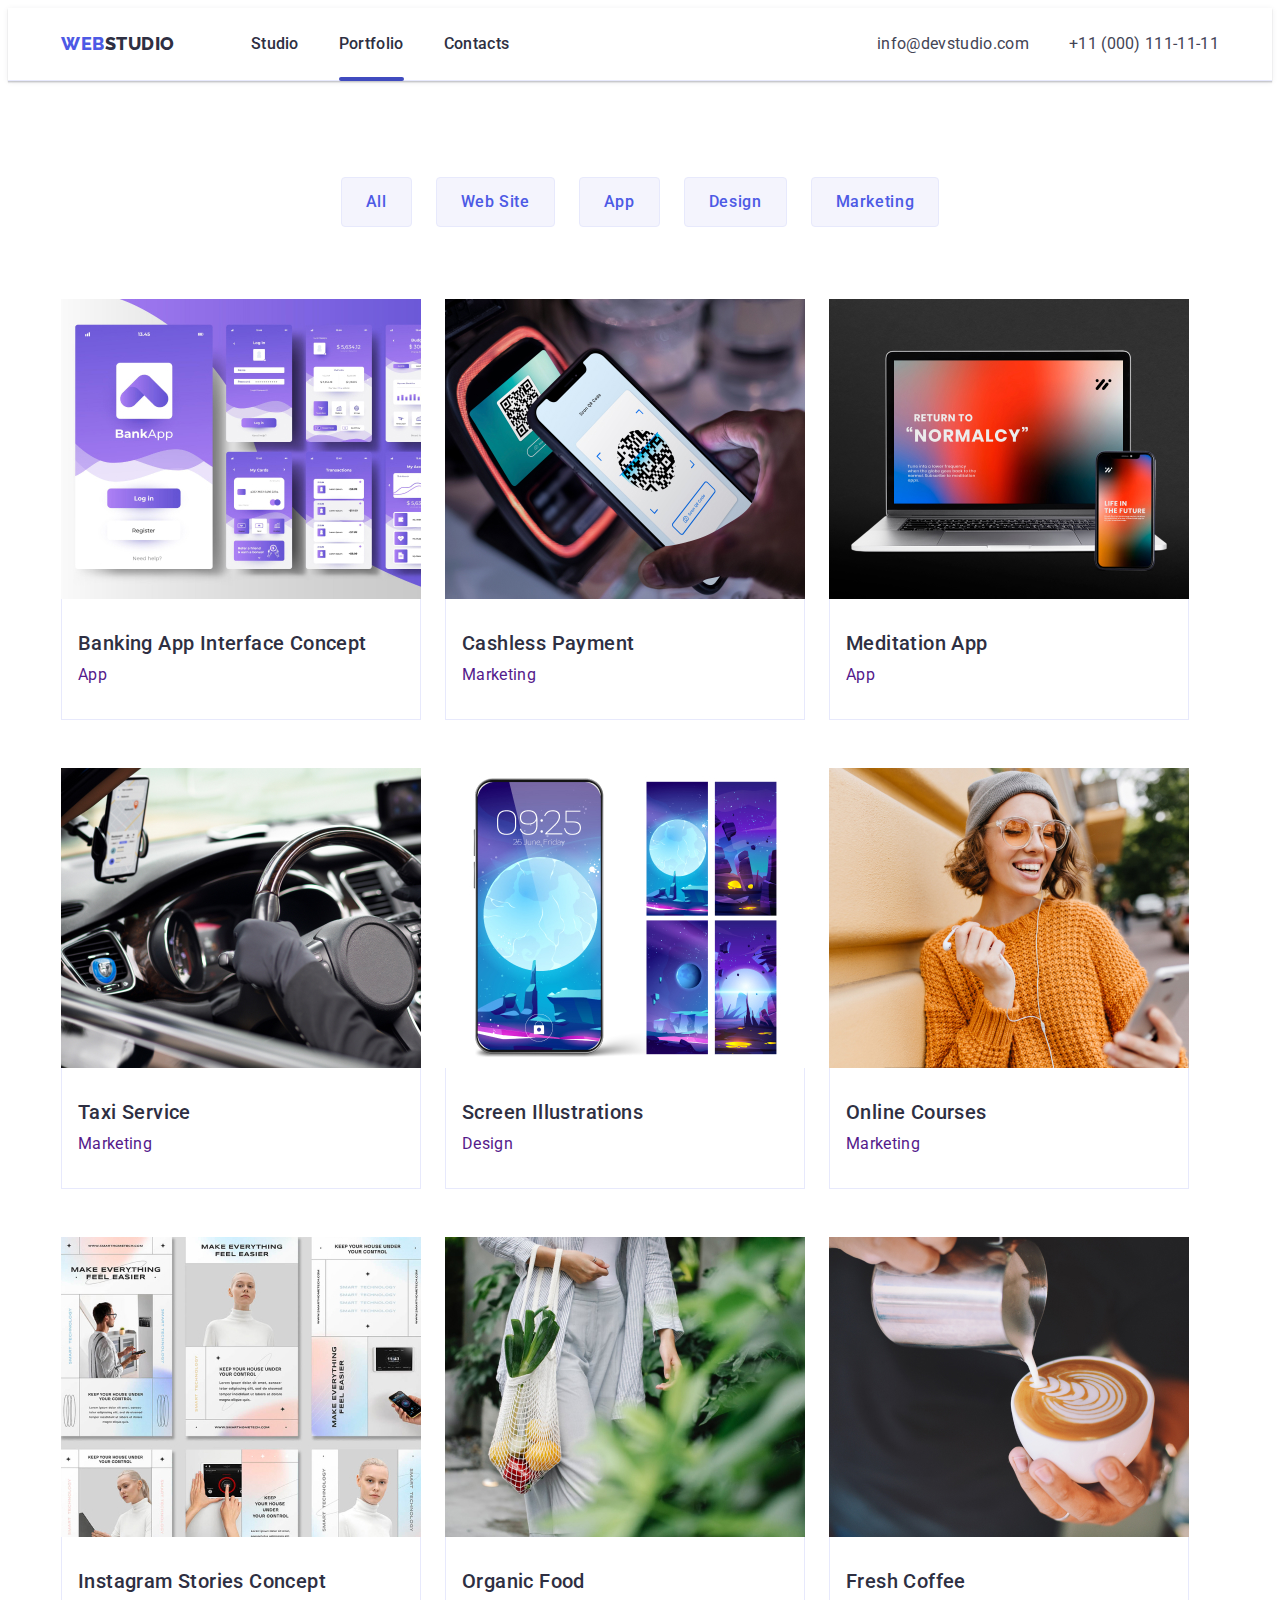
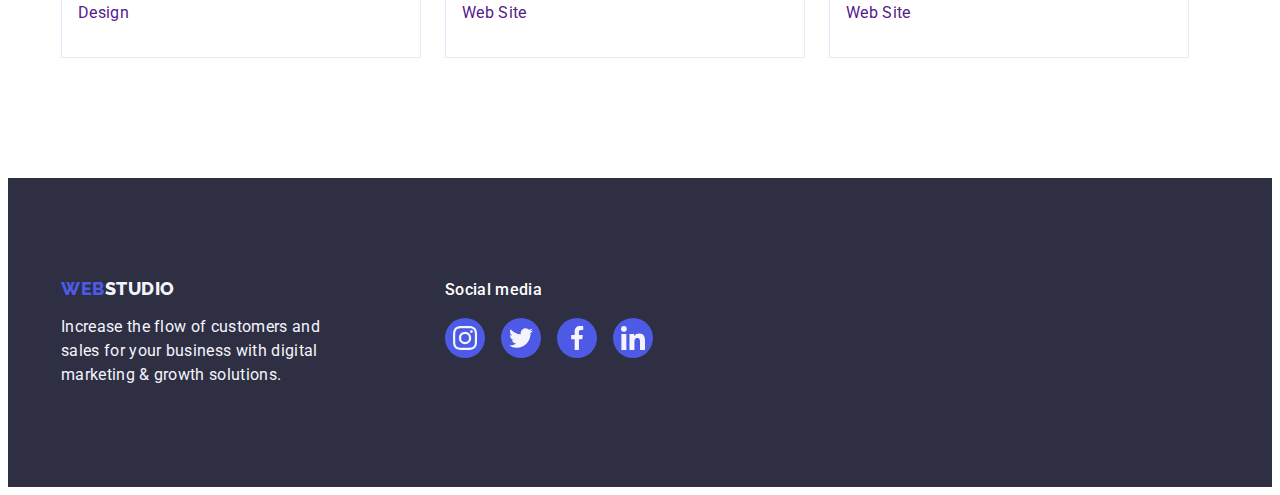
==== commit 4dca2298: "without-div" ====
--- a/portfolio.html
+++ b/portfolio.html
@@ -21,7 +21,7 @@
                 <a class="logo link" href="./portfolio.html">WEB<span class="dark-logo">Studio</span></a>
         <ul class="nav-list list">
             <li class="menu-item"><a class="menu-link link" href="./index.html">Studio</a></li>
-            <li class="menu-item actual-pseudo-page"><a class="menu-link link" href="./portfolio.html">Portfolio</a></li>
+            <li class="menu-item"><a class="menu-link link actual-page" href="./portfolio.html">Portfolio</a></li>
             <li class="menu-item"><a class="menu-link link" href="">Contacts</a></li>
         </ul>
         </nav>
@@ -70,9 +70,7 @@
         <a class="works-list-link link" href="">
         <div class="works-item-box">
         <img class="works-list-img" src="./images/portfolio/BankApp.jpg" alt="Banking App" width="360">
-        <div class="overlay">
-            <p class="overlay-text">14 Stylish and User-Friendly App Design Concepts · Task Manager App · Calorie Tracker App · Exotic Fruit Ecommerce App · Cloud Storage App</p>
-        </div>
+        <p class="overlay-text overlay">14 Stylish and User-Friendly App Design Concepts · Task Manager App · Calorie Tracker App · Exotic Fruit Ecommerce App · Cloud Storage App</p>
     </div>
        <div class="works-card-border">
         <h2 class="works-list-title ">Banking App Interface Concept</h2>
@@ -83,9 +81,7 @@
         <a class="works-list-link link" href="">
         <div class="works-item-box">
         <img class="works-list-img" src="./images/portfolio/MarketingPay.jpg" alt="Payment by phone" width="360">
-        <div class="overlay">
-            <p class="overlay-text">14 Stylish and User-Friendly App Design Concepts · Task Manager App · Calorie Tracker App · Exotic Fruit Ecommerce App · Cloud Storage App</p>
-        </div>
+            <p class="overlay-text overlay">14 Stylish and User-Friendly App Design Concepts · Task Manager App · Calorie Tracker App · Exotic Fruit Ecommerce App · Cloud Storage App</p>
     </div>
         <div class="works-card-border">
         <h2 class="works-list-title">Cashless Payment</h2>
@@ -96,9 +92,7 @@
         <a class="works-list-link link" href=""> 
         <div class="works-item-box">
         <img class="works-list-img" src="./images/portfolio/MeditationApp.jpg" alt="Laptop&Phone" width="360">
-        <div class="overlay">
-            <p class="overlay-text">14 Stylish and User-Friendly App Design Concepts · Task Manager App · Calorie Tracker App · Exotic Fruit Ecommerce App · Cloud Storage App</p>
-        </div>
+            <p class="overlay-text overlay">14 Stylish and User-Friendly App Design Concepts · Task Manager App · Calorie Tracker App · Exotic Fruit Ecommerce App · Cloud Storage App</p>
     </div>
         <div class="works-card-border">
         <h2 class="works-list-title">Meditation App</h2>
@@ -109,9 +103,7 @@
         <a class="works-list-link link" href=""> 
         <div class="works-item-box">
         <img class="works-list-img" src="./images/portfolio/MarketingTaxi.jpg" alt="Driving by car" width="360">
-        <div class="overlay">
-            <p class="overlay-text">14 Stylish and User-Friendly App Design Concepts · Task Manager App · Calorie Tracker App · Exotic Fruit Ecommerce App · Cloud Storage App</p>
-        </div>
+            <p class="overlay-text overlay">14 Stylish and User-Friendly App Design Concepts · Task Manager App · Calorie Tracker App · Exotic Fruit Ecommerce App · Cloud Storage App</p>
     </div>
         <div class="works-card-border">
             <h2 class="works-list-title">Taxi Service</h2>
@@ -122,9 +114,7 @@
         <a class="works-list-link link" href="">
         <div class="works-item-box">
         <img class="works-list-img" src="./images/portfolio/PhoneDesign.jpg" alt="Phone design" width="360">
-        <div class="overlay">
-            <p class="overlay-text">14 Stylish and User-Friendly App Design Concepts · Task Manager App · Calorie Tracker App · Exotic Fruit Ecommerce App · Cloud Storage App</p>
-        </div>
+            <p class="overlay-text overlay">14 Stylish and User-Friendly App Design Concepts · Task Manager App · Calorie Tracker App · Exotic Fruit Ecommerce App · Cloud Storage App</p>
     </div>
         <div class="works-card-border">
         <h2 class="works-list-title">Screen Illustrations</h2>
@@ -135,9 +125,7 @@
         <a class="works-list-link link" href=""> 
         <div class="works-item-box">
  <img class="works-list-img" src="./images/portfolio/MarketingOnline.jpg" alt="Happy girl with her phone" width="360"> 
-        <div class="overlay">
-            <p class="overlay-text">14 Stylish and User-Friendly App Design Concepts · Task Manager App · Calorie Tracker App · Exotic Fruit Ecommerce App · Cloud Storage App</p>
-        </div>
+            <p class="overlay-text overlay">14 Stylish and User-Friendly App Design Concepts · Task Manager App · Calorie Tracker App · Exotic Fruit Ecommerce App · Cloud Storage App</p>
     </div>
         <div class="works-card-border">
         <h2 class="works-list-title">Online Courses</h2>
@@ -148,9 +136,9 @@
         <a class="works-list-link link" href=""> 
         <div class="works-item-box">
         <img class="works-list-img" src="./images/portfolio/DesignInst.jpg" alt="Instagram page" width="360">
-        <div class="overlay">
-            <p class="overlay-text">14 Stylish and User-Friendly App Design Concepts · Task Manager App · Calorie Tracker App · Exotic Fruit Ecommerce App · Cloud Storage App</p>
-        </div>
+   
+            <p class="overlay-text overlay">14 Stylish and User-Friendly App Design Concepts · Task Manager App · Calorie Tracker App · Exotic Fruit Ecommerce App · Cloud Storage App</p>
+        
     </div>
         <div class="works-card-border">
         <h2 class="works-list-title">Instagram Stories Concept</h2>
@@ -161,9 +149,9 @@
       <a class="works-list-link link" href="">
         <div class="works-item-box">
          <img class="works-list-img" src="./images/portfolio/GreenWebSite.jpg" alt="A lot of vegetables in the bag" width="360">
-        <div class="overlay">
-            <p class="overlay-text">14 Stylish and User-Friendly App Design Concepts · Task Manager App · Calorie Tracker App · Exotic Fruit Ecommerce App · Cloud Storage App</p>
-        </div>
+       
+            <p class="overlay-text overlay">14 Stylish and User-Friendly App Design Concepts · Task Manager App · Calorie Tracker App · Exotic Fruit Ecommerce App · Cloud Storage App</p>
+    
     </div>
         <div class="works-card-border">
         <h2 class="works-list-title">Organic Food</h2>
@@ -174,9 +162,9 @@
         <a class="works-list-link link" href=""> 
         <div class="works-item-box">
         <img class="works-list-img" src="./images/portfolio/WebCoffie.jpg" alt="Some coffie in the cup" width="360">
-        <div class="overlay">
-            <p class="overlay-text">14 Stylish and User-Friendly App Design Concepts · Task Manager App · Calorie Tracker App · Exotic Fruit Ecommerce App · Cloud Storage App</p>
-        </div>
+   
+            <p class="overlay-text overlay">14 Stylish and User-Friendly App Design Concepts · Task Manager App · Calorie Tracker App · Exotic Fruit Ecommerce App · Cloud Storage App</p>
+    
     </div>
         <div class="works-card-border">
         <h2 class="works-list-title">Fresh Coffee</h2>
--- a/css/styles.css
+++ b/css/styles.css
@@ -22,8 +22,7 @@
     --focus-color-footer: #31D0AA;
     --focus-color-customers: #404BBF;
 
-    --anim: 250ms cubic-bezier(0.4, 0, 0.2, 1);
-    
+        
 }
 
 /* ========STANDARTS======== */
@@ -222,7 +221,7 @@
 }
 
 .actual-page {
-    color: #2e2f42;
+    color:  #404bbf;
 } 
 
 .menu-link {
@@ -233,7 +232,7 @@
 letter-spacing: 0.02em;
 color: #2E2F42;
 padding: 24px 0;
-
+position: relative; 
 transition: color 250ms cubic-bezier(0.4, 0, 0.2, 1);
 }
 
@@ -261,13 +260,13 @@
 }
 
 
-.actual-pseudo-page::after {
+.actual-page::after {
     content: '';
     border-radius: 2px;
-    color: #404bbf; 
+    color: #404bbf;
     background-color: #404bbf;
 
-    width: 48px;
+    width: 100%;
     height: 4px;
     flex-shrink: 0;
 
@@ -302,6 +301,8 @@
     font-family: "Roboto", sans-serif;
     font-weight: 500;
     font-size: 16px;
+    line-height: 1.5;
+    letter-spacing: 0.04em;
     line-height: 24px;
     text-align: center;
     letter-spacing: 0.04em;
@@ -311,10 +312,11 @@
     padding: 12px 24px;
     border: 1px solid var(--border-color);
 
-    transition: color color 250ms cubic-bezier(0.4, 0, 0.2, 1), background-color color 250ms cubic-bezier(0.4, 0, 0.2, 1);
-
-}
-    
+    transition: color 250ms cubic-bezier(0.4, 0, 0.2, 1),
+    background-color 250ms cubic-bezier(0.4, 0, 0.2, 1),
+    border-color 250ms cubic-bezier(0.4, 0, 0.2, 1),
+    box-shadow 250ms cubic-bezier(0.4, 0, 0.2, 1); 
+}
 
 
 .button-item:hover,
@@ -335,17 +337,14 @@
    }
 
 .works-list-link {
-    transition: color 250ms cubic-bezier(0.4, 0, 0.2, 1);
-}
-
-   .works-list-link:hover,
-   .works-list-link:focus {
-   box-shadow: 0px 1px 6px rgba(46, 47, 66, 0.08), 0px 1px 1px rgba(46, 47, 66, 0.16), 0px 2px 1px rgba(46, 47, 66, 0.08);
+    
+    transition: box-shadow 250ms cubic-bezier(0.4, 0, 0.2, 1);
 }
 
 .works-item{
     display: flex;
     flex-direction: column;
+    
 }
 
 .works-item:not(:nth-child(3n)) {
@@ -362,40 +361,39 @@
 }
 
 .overlay {
-    transform: translateY(100%);
-
-    position: absolute;
-    top: 0;
-    left: 0;
-
-    width: 100%;
-    height: 100%;
-    padding: 40px 32px 164px;
-
-    display: flex;
-    align-items: center;
-    justify-content: center;
-   
-
-    background-color: var(--accent-color);
-
-    transition: transform color 250ms cubic-bezier(0.4, 0, 0.2, 1);
-}
-
-.overlay-text {
+
     font-size: 16px;
     font-weight: 400;
     line-height: 24px;
     letter-spacing: 0.32px;
     color: var(--white-text-color);
-
-}
-
-.works-item:hover .overlay {
+    transform: translateY(100%);
+
+    position: absolute;
+    top: 0;
+    left: 0;
+
+    width: 100%;
+    height: 100%;
+    padding: 40px 32px 164px;
+
+    display: inline-block;
+    align-items: center;
+    justify-content: center;
+   
+
+    background-color: var(--accent-color);
+
+    transition: transform color 250ms cubic-bezier(0.4, 0, 0.2, 1);
+}
+
+
+
+.works-list-link:hover .overlay {
     transform: translateY(0%);
 }
 
-.works-item:focus .overlay {
+.works-list-link:focus .overlay {
     transform: translateY(0%);
 }
 
@@ -500,11 +498,11 @@
 
     z-index: 10;
 
-    transition: 250ms cubic-bezier(0.4, 0, 0.2, 1), visibility 250ms cubic-bezier(0.4, 0, 0.2, 1);;
+    transition: opacity 250ms cubic-bezier(0.4, 0, 0.2, 1), visibility 250ms cubic-bezier(0.4, 0, 0.2, 1); 
 }
 .modal {
     width: 408px;
-    height: 584px;
+    min-height: 584px;
 
     border-radius: 4px;
     background-color: #FCFCFC;
@@ -514,6 +512,8 @@
     top: 50%;
     left: 50%;
     transform: translate(-50%, -50%);
+
+    transition: transform 250ms cubic-bezier(0.4, 0, 0.2, 1); 
 }
 .modal-btn {
     position: absolute;
@@ -525,7 +525,7 @@
 
     width: 24px;
     height: 24px;
-    border-radius: 24px;
+    border-radius: 50%; 
     border: 1px solid rgba(0, 0, 0, 0.10);
     background: #E7E9FC;
 
@@ -534,12 +534,38 @@
     display: flex;
     align-items: center;
     justify-content: center;
-}
+
+    transition: background-color 250ms cubic-bezier(0.4, 0, 0.2, 1), border 250ms cubic-bezier(0.4, 0, 0.2, 1); 
+}
+
+.modal-btn:hover {
+    background-color: #404bbf; 
+    border: none; 
+}
+
+.modal-btn:focus {
+    background-color: #404bbf; 
+    border: none; 
+}
+
+
+
 .modal-icon {
     
     fill: #2E2F42;
+    transition: fill 250ms cubic-bezier(0.4, 0, 0.2, 1);
   
 }
+
+
+.modal-btn:hover .modal-icon {
+    fill: #ffffff;
+}
+
+.modal-btn:focus .modal-icon {
+    fill: #ffffff;
+}
+
 
 .backdrop.is-hidden {
     opacity: 0;
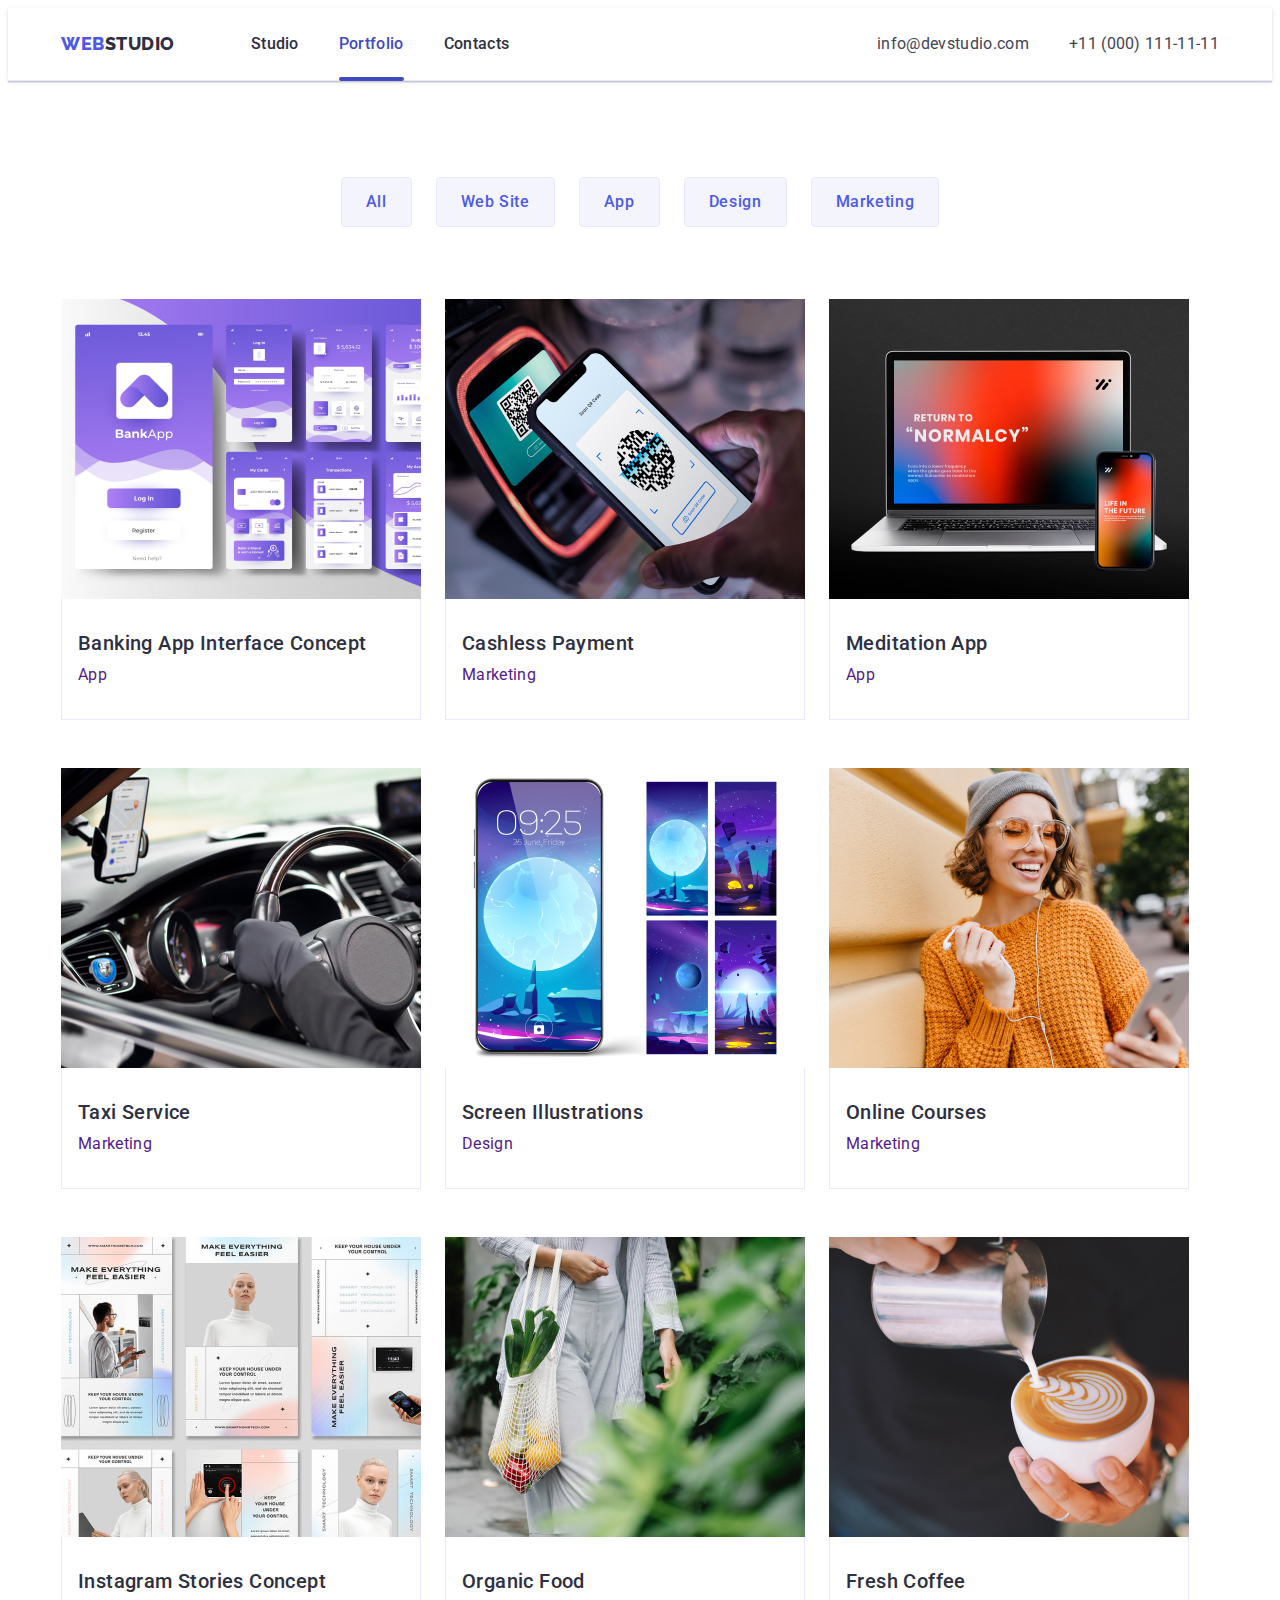
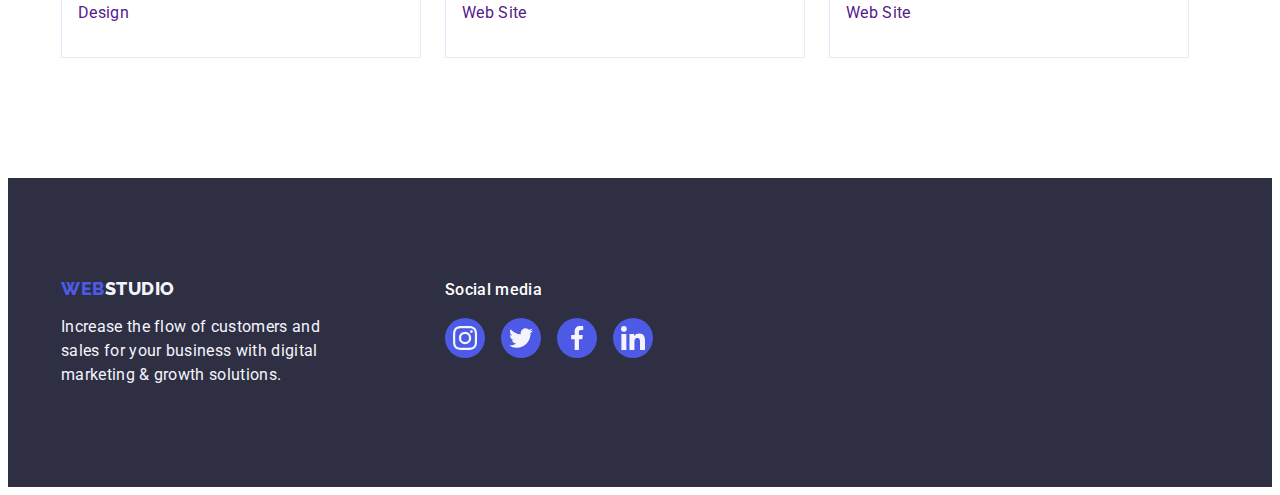
==== commit 49b7e8ce: "dont-working-overlay" ====
--- a/portfolio.html
+++ b/portfolio.html
@@ -70,7 +70,7 @@
         <a class="works-list-link link" href="">
         <div class="works-item-box">
         <img class="works-list-img" src="./images/portfolio/BankApp.jpg" alt="Banking App" width="360">
-        <p class="overlay-text overlay">14 Stylish and User-Friendly App Design Concepts · Task Manager App · Calorie Tracker App · Exotic Fruit Ecommerce App · Cloud Storage App</p>
+        <p class="overlay">14 Stylish and User-Friendly App Design Concepts · Task Manager App · Calorie Tracker App · Exotic Fruit Ecommerce App · Cloud Storage App</p>
     </div>
        <div class="works-card-border">
         <h2 class="works-list-title ">Banking App Interface Concept</h2>
@@ -81,7 +81,7 @@
         <a class="works-list-link link" href="">
         <div class="works-item-box">
         <img class="works-list-img" src="./images/portfolio/MarketingPay.jpg" alt="Payment by phone" width="360">
-            <p class="overlay-text overlay">14 Stylish and User-Friendly App Design Concepts · Task Manager App · Calorie Tracker App · Exotic Fruit Ecommerce App · Cloud Storage App</p>
+            <p class=" overlay">14 Stylish and User-Friendly App Design Concepts · Task Manager App · Calorie Tracker App · Exotic Fruit Ecommerce App · Cloud Storage App</p>
     </div>
         <div class="works-card-border">
         <h2 class="works-list-title">Cashless Payment</h2>
@@ -92,7 +92,7 @@
         <a class="works-list-link link" href=""> 
         <div class="works-item-box">
         <img class="works-list-img" src="./images/portfolio/MeditationApp.jpg" alt="Laptop&Phone" width="360">
-            <p class="overlay-text overlay">14 Stylish and User-Friendly App Design Concepts · Task Manager App · Calorie Tracker App · Exotic Fruit Ecommerce App · Cloud Storage App</p>
+            <p class=" overlay">14 Stylish and User-Friendly App Design Concepts · Task Manager App · Calorie Tracker App · Exotic Fruit Ecommerce App · Cloud Storage App</p>
     </div>
         <div class="works-card-border">
         <h2 class="works-list-title">Meditation App</h2>
@@ -103,7 +103,7 @@
         <a class="works-list-link link" href=""> 
         <div class="works-item-box">
         <img class="works-list-img" src="./images/portfolio/MarketingTaxi.jpg" alt="Driving by car" width="360">
-            <p class="overlay-text overlay">14 Stylish and User-Friendly App Design Concepts · Task Manager App · Calorie Tracker App · Exotic Fruit Ecommerce App · Cloud Storage App</p>
+            <p class="overlay">14 Stylish and User-Friendly App Design Concepts · Task Manager App · Calorie Tracker App · Exotic Fruit Ecommerce App · Cloud Storage App</p>
     </div>
         <div class="works-card-border">
             <h2 class="works-list-title">Taxi Service</h2>
@@ -114,7 +114,7 @@
         <a class="works-list-link link" href="">
         <div class="works-item-box">
         <img class="works-list-img" src="./images/portfolio/PhoneDesign.jpg" alt="Phone design" width="360">
-            <p class="overlay-text overlay">14 Stylish and User-Friendly App Design Concepts · Task Manager App · Calorie Tracker App · Exotic Fruit Ecommerce App · Cloud Storage App</p>
+            <p class="overlay">14 Stylish and User-Friendly App Design Concepts · Task Manager App · Calorie Tracker App · Exotic Fruit Ecommerce App · Cloud Storage App</p>
     </div>
         <div class="works-card-border">
         <h2 class="works-list-title">Screen Illustrations</h2>
@@ -125,7 +125,7 @@
         <a class="works-list-link link" href=""> 
         <div class="works-item-box">
  <img class="works-list-img" src="./images/portfolio/MarketingOnline.jpg" alt="Happy girl with her phone" width="360"> 
-            <p class="overlay-text overlay">14 Stylish and User-Friendly App Design Concepts · Task Manager App · Calorie Tracker App · Exotic Fruit Ecommerce App · Cloud Storage App</p>
+            <p class=" overlay">14 Stylish and User-Friendly App Design Concepts · Task Manager App · Calorie Tracker App · Exotic Fruit Ecommerce App · Cloud Storage App</p>
     </div>
         <div class="works-card-border">
         <h2 class="works-list-title">Online Courses</h2>
@@ -137,7 +137,7 @@
         <div class="works-item-box">
         <img class="works-list-img" src="./images/portfolio/DesignInst.jpg" alt="Instagram page" width="360">
    
-            <p class="overlay-text overlay">14 Stylish and User-Friendly App Design Concepts · Task Manager App · Calorie Tracker App · Exotic Fruit Ecommerce App · Cloud Storage App</p>
+            <p class="overlay">14 Stylish and User-Friendly App Design Concepts · Task Manager App · Calorie Tracker App · Exotic Fruit Ecommerce App · Cloud Storage App</p>
         
     </div>
         <div class="works-card-border">
@@ -150,7 +150,7 @@
         <div class="works-item-box">
          <img class="works-list-img" src="./images/portfolio/GreenWebSite.jpg" alt="A lot of vegetables in the bag" width="360">
        
-            <p class="overlay-text overlay">14 Stylish and User-Friendly App Design Concepts · Task Manager App · Calorie Tracker App · Exotic Fruit Ecommerce App · Cloud Storage App</p>
+            <p class="overlay">14 Stylish and User-Friendly App Design Concepts · Task Manager App · Calorie Tracker App · Exotic Fruit Ecommerce App · Cloud Storage App</p>
     
     </div>
         <div class="works-card-border">
@@ -163,7 +163,7 @@
         <div class="works-item-box">
         <img class="works-list-img" src="./images/portfolio/WebCoffie.jpg" alt="Some coffie in the cup" width="360">
    
-            <p class="overlay-text overlay">14 Stylish and User-Friendly App Design Concepts · Task Manager App · Calorie Tracker App · Exotic Fruit Ecommerce App · Cloud Storage App</p>
+            <p class="overlay">14 Stylish and User-Friendly App Design Concepts · Task Manager App · Calorie Tracker App · Exotic Fruit Ecommerce App · Cloud Storage App</p>
     
     </div>
         <div class="works-card-border">
--- a/css/styles.css
+++ b/css/styles.css
@@ -260,10 +260,14 @@
 }
 
 
+.actual-page {
+    color: #404bbf;
+}
+
 .actual-page::after {
     content: '';
     border-radius: 2px;
-    color: #404bbf;
+    
     background-color: #404bbf;
 
     width: 100%;
@@ -369,13 +373,14 @@
     color: var(--white-text-color);
     transform: translateY(100%);
 
+
     position: absolute;
     top: 0;
     left: 0;
 
     width: 100%;
     height: 100%;
-    padding: 40px 32px 164px;
+    padding: 40px 32px;
 
     display: inline-block;
     align-items: center;
@@ -384,7 +389,7 @@
 
     background-color: var(--accent-color);
 
-    transition: transform color 250ms cubic-bezier(0.4, 0, 0.2, 1);
+    ransition: transform 250ms cubic-bezier(0.4, 0, 0.2, 1); 
 }
 
 
